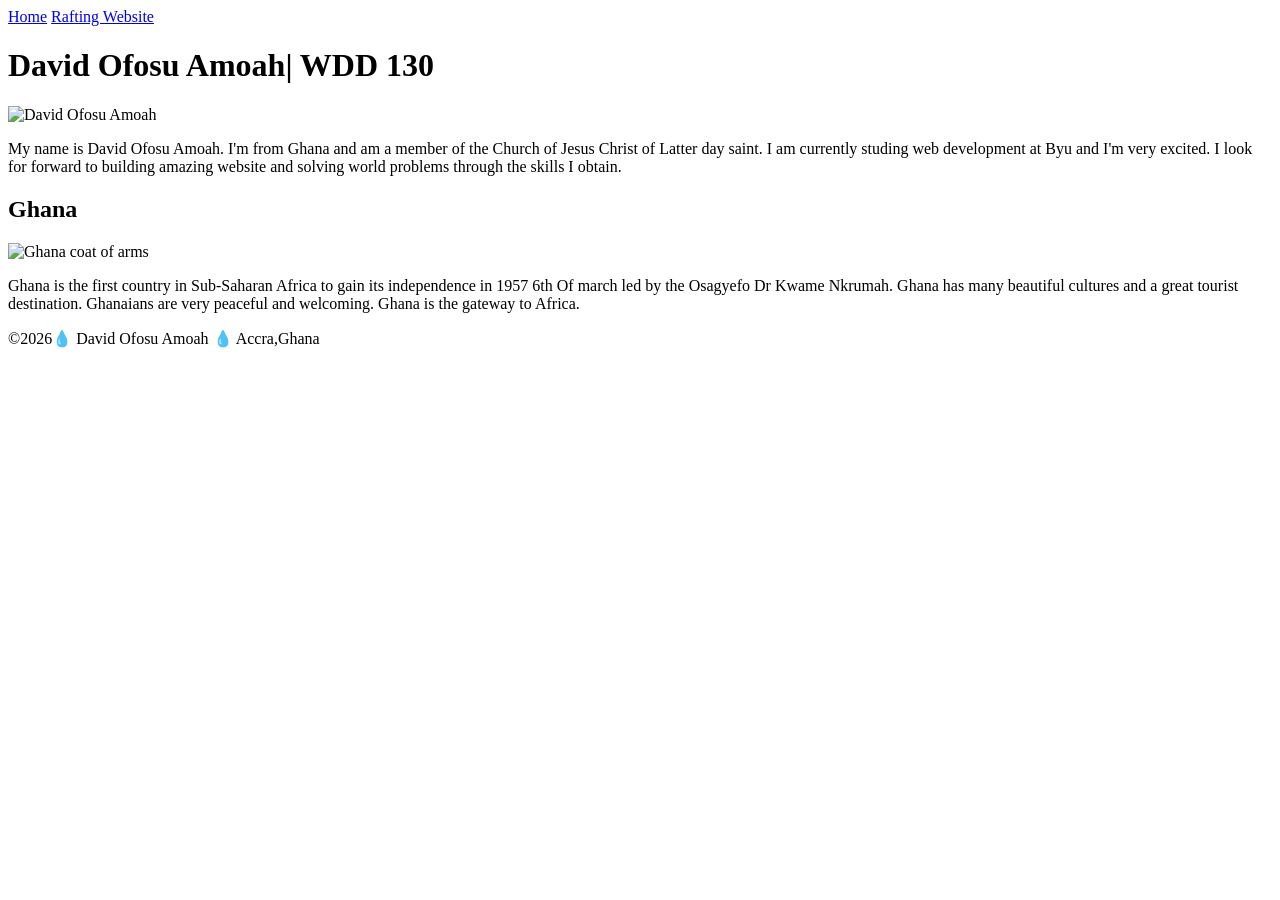
==== wwr/index.html @ 254bd560 "New Update" ====
<!DOCTYPE html>
<html lang="en">

<head>
    <meta charset="UTF-8">
    <meta name="viewport" content="width=device-width, initial-scale=1.0">
    <title>David Ofosu Amoah | WDD 130</title>
    <meta name="description" content="David Ofosu Amoah's BYU-Idaho WDD 130 course home page.">
    <meta name="author" content="David Ofosu Amoah">
    <link rel="stylesheet" href="styles/styles.css">
</head>

<body>

    <header>
        <nav>
            <a href="#">Home</a>
            <a href="wwr/">Rafting Website</a>
        </nav>
    </header>
    <main>
        <h1>David Ofosu Amoah| WDD 130</h1>
        <img src="images/profile.jpg" alt="David Ofosu Amoah">
        <p> My name is David Ofosu Amoah. I'm from Ghana and am a member of the Church of Jesus
            Christ of Latter day saint. I am currently studing web development at Byu and I'm very
            excited. I look for forward to building amazing website and solving world problems
            through the skills I obtain. </p>

    </main>
    <aside>
        <h2>Ghana</h2>
        <img src="images/ghana.png" alt="Ghana coat of arms">
        <p> Ghana is the first country in Sub-Saharan Africa to gain its independence in 1957 6th
            Of march led by the Osagyefo Dr Kwame Nkrumah. Ghana has many beautiful cultures and a
            great tourist destination. Ghanaians are
            very peaceful and welcoming. Ghana is the gateway to Africa.</p>
    </aside>

    <footer>
        <p>©2026💧 David Ofosu Amoah 💧 Accra,Ghana </p>
    </footer>


</body>


</html>
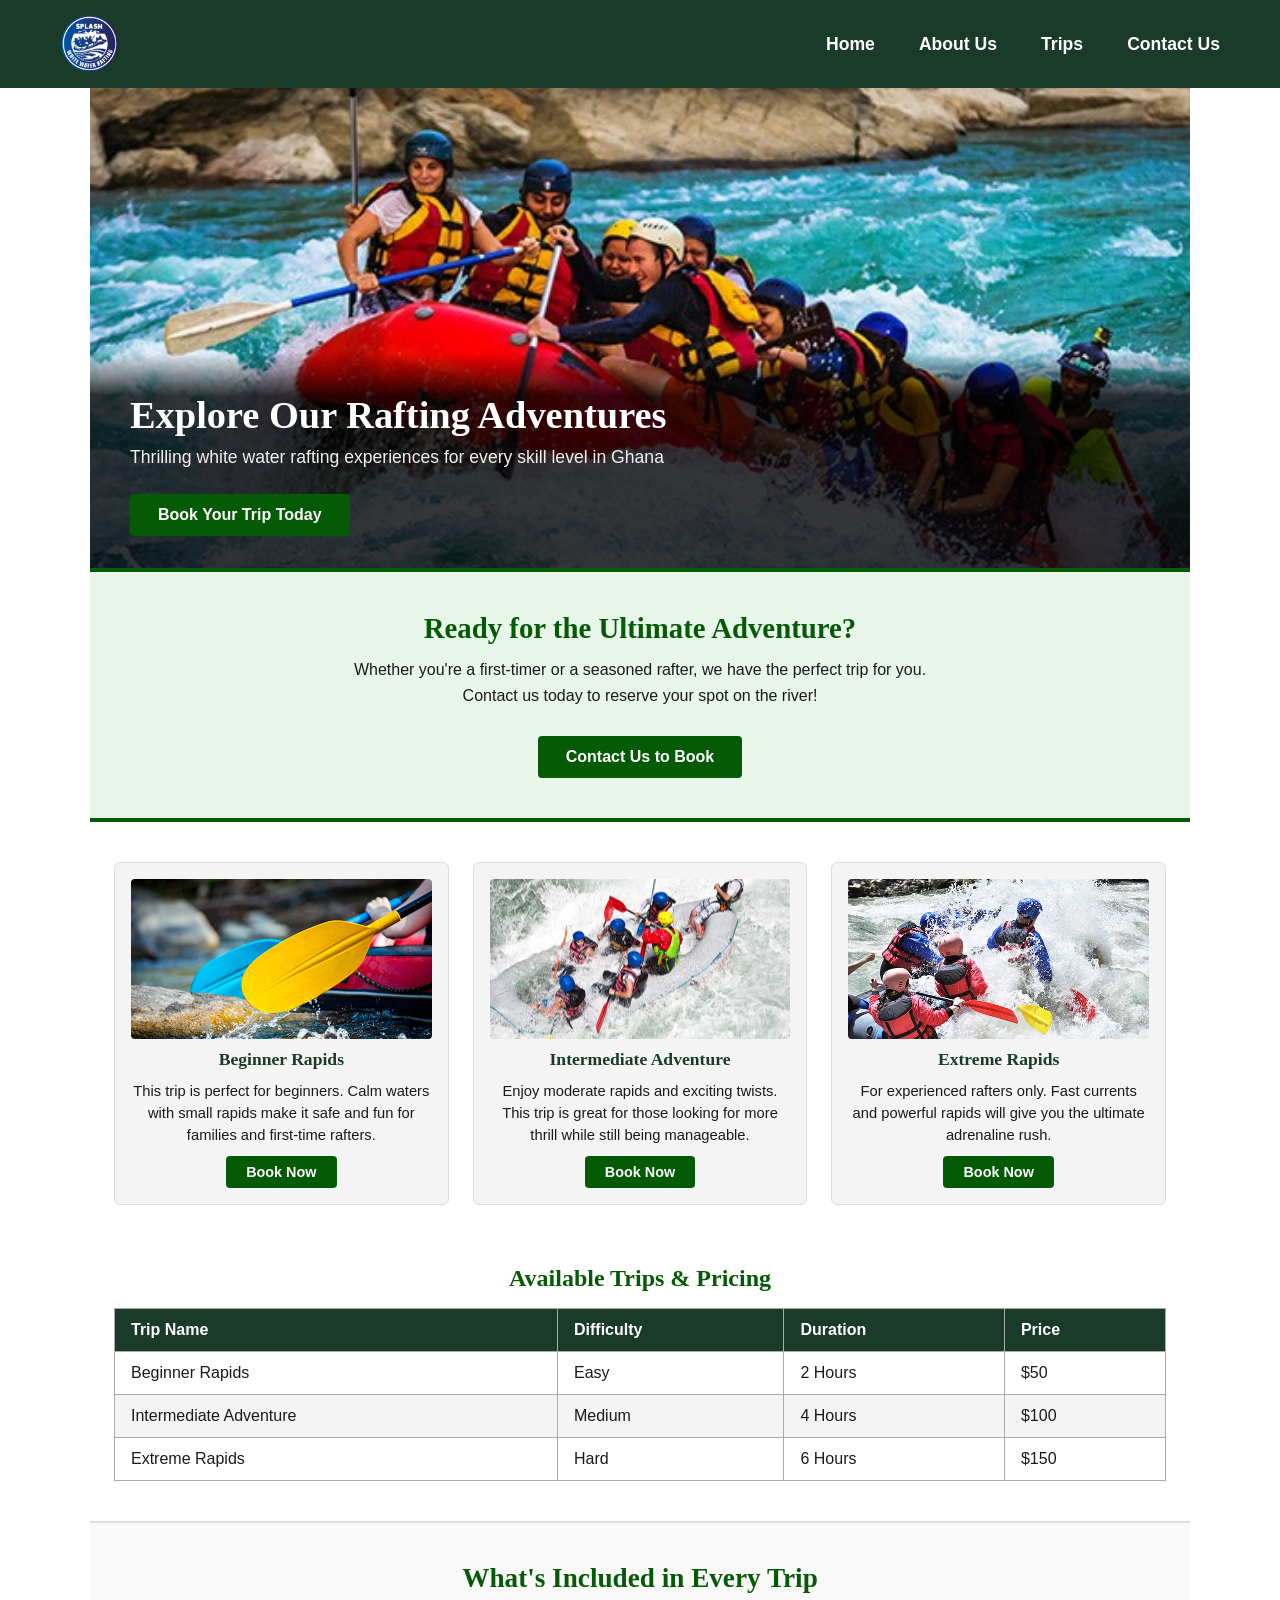
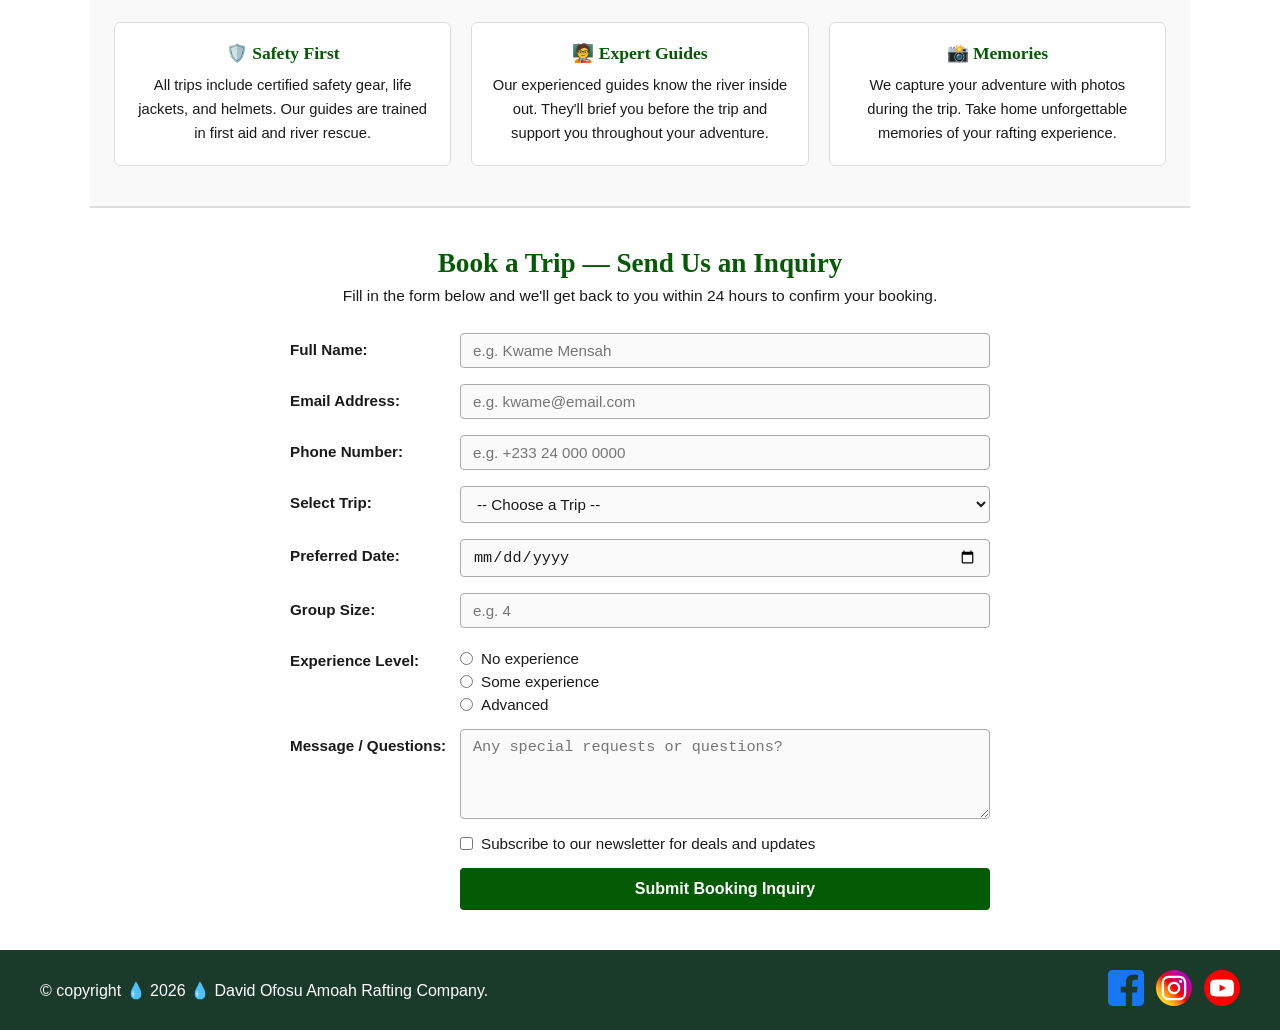
==== commit 9ace9eb8: "New update" ====
--- a/wwr/index.html
+++ b/wwr/index.html
@@ -4,44 +4,243 @@
 <head>
     <meta charset="UTF-8">
     <meta name="viewport" content="width=device-width, initial-scale=1.0">
-    <title>David Ofosu Amoah | WDD 130</title>
-    <meta name="description" content="David Ofosu Amoah's BYU-Idaho WDD 130 course home page.">
+    <title>Trips | David Ofosu Amoah's Rafting Company</title>
+    <meta name="description"
+      content="Explore exciting rafting trips in Ghana. Choose from beginner to advanced rafting experiences.">
     <meta name="author" content="David Ofosu Amoah">
-    <link rel="stylesheet" href="styles/styles.css">
+    <link rel="stylesheet" href="styles/rafting.css">
 </head>
 
 <body>
 
+
     <header>
+        <div class="logo">
+            <img id="logo" src="images/water.png" alt="David Ofosu Amoah Rafting Company Logo">
+        </div>
+
         <nav>
-            <a href="#">Home</a>
-            <a href="wwr/">Rafting Website</a>
+            <ul class="navigation">
+                <li><a href="index.html">Home</a></li>
+                <li><a href="about.html">About Us</a></li>
+                <li><a href="trips.html">Trips</a></li>
+                <li><a href="contact.html">Contact Us</a></li>
+            </ul>
         </nav>
     </header>
+
     <main>
-        <h1>David Ofosu Amoah| WDD 130</h1>
-        <img src="images/profile.jpg" alt="David Ofosu Amoah">
-        <p> My name is David Ofosu Amoah. I'm from Ghana and am a member of the Church of Jesus
-            Christ of Latter day saint. I am currently studing web development at Byu and I'm very
-            excited. I look for forward to building amazing website and solving world problems
-            through the skills I obtain. </p>
+
+
+        <section class="trips-hero">
+            <img src="images/appy.jpg" alt="Exciting white water rafting adventure in Ghana">
+            <div class="trips-hero-text">
+                <h1>Explore Our Rafting Adventures</h1>
+                <p>Thrilling white water rafting experiences for every skill level in Ghana</p>
+                <a href="contact.html" class="cta-button">Book Your Trip Today</a>
+            </div>
+        </section>
+
+
+        <section class="cta">
+            <h2>Ready for the Ultimate Adventure?</h2>
+            <p>Whether you're a first-timer or a seasoned rafter, we have the perfect trip for you.
+                Contact us today to reserve your spot on the river!</p>
+            <a href="contact.html" class="cta-button">Contact Us to Book</a>
+        </section>
+
+
+        <section class="trip-grid">
+
+            <div class="trip">
+                <img src="images/rafffff.jpg" alt="Beginner rafting on calm rapids">
+                <h3>Beginner Rapids</h3>
+                <p>This trip is perfect for beginners. Calm waters with small rapids make it safe
+                    and fun for families and first-time rafters.</p>
+                <a href="contact.html" class="trip-book-btn">Book Now</a>
+            </div>
+
+            <div class="trip">
+                <img src="images/raffour.jpg"
+                  alt="Intermediate rafting adventure with moderate rapids">
+                <h3>Intermediate Adventure</h3>
+                <p>Enjoy moderate rapids and exciting twists. This trip is great for those looking
+                    for more thrill while still being manageable.</p>
+                <a href="contact.html" class="trip-book-btn">Book Now</a>
+            </div>
+
+            <div class="trip">
+                <img src="images/raffs.jpg"
+                  alt="Advanced extreme rapids rafting for experienced rafters">
+                <h3>Extreme Rapids</h3>
+                <p>For experienced rafters only. Fast currents and powerful rapids will give you the
+                    ultimate adrenaline rush.</p>
+                <a href="contact.html" class="trip-book-btn">Book Now</a>
+            </div>
+
+        </section>
+
+
+        <section class="trip-table">
+            <h2>Available Trips &amp; Pricing</h2>
+
+            <table>
+                <thead>
+                    <tr>
+                        <th>Trip Name</th>
+                        <th>Difficulty</th>
+                        <th>Duration</th>
+                        <th>Price</th>
+                    </tr>
+                </thead>
+
+                <tbody>
+                    <tr>
+                        <td>Beginner Rapids</td>
+                        <td>Easy</td>
+                        <td>2 Hours</td>
+                        <td>$50</td>
+                    </tr>
+
+                    <tr>
+                        <td>Intermediate Adventure</td>
+                        <td>Medium</td>
+                        <td>4 Hours</td>
+                        <td>$100</td>
+                    </tr>
+
+                    <tr>
+                        <td>Extreme Rapids</td>
+                        <td>Hard</td>
+                        <td>6 Hours</td>
+                        <td>$150</td>
+                    </tr>
+                </tbody>
+            </table>
+
+        </section>
+
+
+        <section class="trip-info">
+            <h2>What's Included in Every Trip</h2>
+            <div class="info-grid">
+                <div class="info-card">
+                    <h3>🛡️ Safety First</h3>
+                    <p>All trips include certified safety gear, life jackets, and helmets. Our
+                        guides are trained in first aid and river rescue.</p>
+                </div>
+                <div class="info-card">
+                    <h3>🧑‍🏫 Expert Guides</h3>
+                    <p>Our experienced guides know the river inside out. They'll brief you before
+                        the trip and support you throughout your adventure.</p>
+                </div>
+                <div class="info-card">
+                    <h3>📸 Memories</h3>
+                    <p>We capture your adventure with photos during the trip. Take home
+                        unforgettable memories of your rafting experience.</p>
+                </div>
+            </div>
+        </section>
+
+
+        <section class="booking-section">
+            <h2>Book a Trip — Send Us an Inquiry</h2>
+            <p class="booking-intro">Fill in the form below and we'll get back to you within 24
+                hours to confirm your booking.</p>
+
+            <form action="submit_booking.html" method="get" class="booking-form">
+
+                <div class="form-row">
+                    <label for="fullname">Full Name:</label>
+                    <input type="text" id="fullname" name="fullname" placeholder="e.g. Kwame Mensah"
+                      required>
+                </div>
+
+                <div class="form-row">
+                    <label for="email">Email Address:</label>
+                    <input type="email" id="email" name="email" placeholder="e.g. kwame@email.com"
+                      required>
+                </div>
+
+                <div class="form-row">
+                    <label for="phone">Phone Number:</label>
+                    <input type="tel" id="phone" name="phone" placeholder="e.g. +233 24 000 0000">
+                </div>
+
+                <div class="form-row">
+                    <label for="trip-select">Select Trip:</label>
+                    <select id="trip-select" name="trip" required>
+                        <option value="">-- Choose a Trip --</option>
+                        <option value="beginner">Beginner Rapids ($50)</option>
+                        <option value="intermediate">Intermediate Adventure ($100)</option>
+                        <option value="extreme">Extreme Rapids ($150)</option>
+                    </select>
+                </div>
+
+                <div class="form-row">
+                    <label for="trip-date">Preferred Date:</label>
+                    <input type="date" id="trip-date" name="trip-date" required>
+                </div>
+
+                <div class="form-row">
+                    <label for="group-size">Group Size:</label>
+                    <input type="number" id="group-size" name="group-size" min="1" max="20"
+                      placeholder="e.g. 4">
+                </div>
+
+                <div class="form-row">
+                    <label>Experience Level:</label>
+                    <div class="radio-options">
+                        <label><input type="radio" name="experience" value="none"> No
+                            experience</label>
+                        <label><input type="radio" name="experience" value="some"> Some
+                            experience</label>
+                        <label><input type="radio" name="experience" value="advanced">
+                            Advanced</label>
+                    </div>
+                </div>
+
+                <div class="form-row">
+                    <label for="message">Message / Questions:</label>
+                    <textarea id="message" name="message"
+                      placeholder="Any special requests or questions?"></textarea>
+                </div>
+
+                <div class="form-row subscribe-row">
+                    <label></label>
+                    <label class="subscribe">
+                        <input type="checkbox" name="newsletter" value="yes">
+                        Subscribe to our newsletter for deals and updates
+                    </label>
+                </div>
+
+                <div class="form-row">
+                    <label></label>
+                    <button type="submit">Submit Booking Inquiry</button>
+                </div>
+
+            </form>
+        </section>
 
     </main>
-    <aside>
-        <h2>Ghana</h2>
-        <img src="images/ghana.png" alt="Ghana coat of arms">
-        <p> Ghana is the first country in Sub-Saharan Africa to gain its independence in 1957 6th
-            Of march led by the Osagyefo Dr Kwame Nkrumah. Ghana has many beautiful cultures and a
-            great tourist destination. Ghanaians are
-            very peaceful and welcoming. Ghana is the gateway to Africa.</p>
-    </aside>
+
 
     <footer>
-        <p>©2026💧 David Ofosu Amoah 💧 Accra,Ghana </p>
+        <p>© copyright 💧 2026 💧 David Ofosu Amoah Rafting Company.</p>
+
+        <nav class="socialmedia">
+            <a href="http://facebook.com">
+                <img src="images/facebook.svg" alt="Facebook Icon">
+            </a>
+            <a href="http://instagram.com">
+                <img src="images/instagram.svg" alt="Instagram Icon">
+            </a>
+            <a href="http://youtube.com">
+                <img src="images/youtube.svg" alt="YouTube Icon">
+            </a>
+        </nav>
     </footer>
 
-
 </body>
 
-
 </html>
--- a/wwr/styles/rafting.css
+++ b/wwr/styles/rafting.css
@@ -0,0 +1,680 @@
+:root {
+    --primary-color: #055a05;
+    --secondary-color: #ffffff;
+    --accent1-color: #1a3a2a;
+    --accent2-color: #e9c46a;
+    --heading-font: "Times New Roman", "Georgia", serif;
+    --body-font: Arial, Helvetica, sans-serif;
+    --text-on-dark: #ffffff;
+    --text-on-light: #1a1a1a;
+    --link-color: #ffffff;
+
+}
+
+* {
+    margin: 0;
+    padding: 0;
+    box-sizing: border-box;
+}
+
+body {
+    font-family: var(--body-font);
+    color: var(--text-on-light);
+}
+
+header,
+footer {
+    width: 100%;
+
+}
+
+main {
+    width: 100%;
+    max-width: 1100px;
+    margin: 0 auto;
+}
+
+header {
+    display: grid;
+    grid-template-columns: auto 1fr;
+    align-items: center;
+    padding: 10px 40px;
+    background-color: var(--accent1-color);
+}
+
+.logo img {
+    margin: 0 0.25rem 0 1rem;
+    width: 64px;
+    height: auto;
+}
+
+#logo {
+    font-size: 2rem;
+    font-family: Acme, Arial, sans-serif;
+}
+
+nav {
+    justify-self: end;
+}
+
+.navigation {
+    display: flex;
+    list-style: none;
+    gap: 4px;
+}
+
+.navigation li {
+    flex: 1 1 auto;
+}
+
+.navigation a {
+    display: block;
+    color: var(--text-on-dark);
+    padding: 16px 20px;
+    text-decoration: none;
+    font-size: 1.1rem;
+    font-weight: 600;
+    border-radius: 4px;
+    transition: background-color 0.2s;
+}
+
+.navigation a:hover,
+.navigation a.active {
+    background-color: var(--primary-color);
+    color: #ffffff;
+    text-decoration: underline;
+}
+
+h1,
+h2 {
+    font-family: var(--heading-font);
+    color: var(--primary-color);
+}
+
+h3 {
+    font-family: var(--heading-font);
+    color: var(--accent1-color);
+}
+
+.trips-hero {
+    position: relative;
+    width: 100%;
+    overflow: hidden;
+    max-height: 480px;
+}
+
+.trips-hero img {
+    width: 100%;
+    height: 480px;
+    object-fit: cover;
+    display: block;
+}
+
+.trips-hero-text {
+    position: absolute;
+    bottom: 0;
+    left: 0;
+    width: 100%;
+    background: linear-gradient(to top, rgba(0, 0, 0, 0.78) 80%, transparent);
+    padding: 40px 40px 32px;
+    color: #ffffff;
+}
+
+.trips-hero-text h1 {
+    font-family: var(--heading-font);
+    font-size: 2.4rem;
+    color: #ffffff;
+    margin-bottom: 10px;
+}
+
+.trips-hero-text p {
+    font-size: 1.1rem;
+    color: #f0f0f0;
+    margin-bottom: 18px;
+}
+
+.cta {
+    text-align: center;
+    padding: 40px 24px;
+    background-color: #e8f5e9;
+    border-top: 4px solid var(--primary-color);
+    border-bottom: 4px solid var(--primary-color);
+}
+
+.cta h2 {
+    font-size: 1.8rem;
+    margin-bottom: 12px;
+    color: var(--primary-color);
+}
+
+.cta p {
+    font-size: 1rem;
+    color: var(--text-on-light);
+    max-width: 600px;
+    margin: 0 auto 20px;
+    line-height: 1.6;
+}
+
+.cta-button {
+    display: inline-block;
+    margin-top: 8px;
+    padding: 12px 28px;
+    background-color: var(--primary-color);
+    color: #ffffff;
+    text-decoration: none;
+    font-size: 1rem;
+    font-weight: bold;
+    border-radius: 4px;
+    transition: background-color 0.2s;
+}
+
+.cta-button:hover {
+    background-color: #034003;
+}
+
+.trip-grid {
+    display: grid;
+    grid-template-columns: repeat(3, 1fr);
+    gap: 24px;
+    padding: 40px 24px;
+}
+
+.trip {
+    background-color: #f4f4f4;
+    border: 1px solid #ddd;
+    border-radius: 6px;
+    padding: 16px;
+    text-align: center;
+    display: flex;
+    flex-direction: column;
+    gap: 10px;
+}
+
+.trip img {
+    width: 100%;
+    height: 160px;
+    object-fit: cover;
+    border-radius: 4px;
+}
+
+.trip h3 {
+    font-size: 1.1rem;
+    color: var(--accent1-color);
+}
+
+.trip p {
+    font-size: 0.92rem;
+    color: var(--text-on-light);
+    line-height: 1.5;
+    flex: 1;
+}
+
+.trip-book-btn {
+    display: inline-block;
+    padding: 8px 20px;
+    background-color: var(--primary-color);
+    color: #ffffff;
+    text-decoration: none;
+    font-size: 0.9rem;
+    font-weight: bold;
+    border-radius: 4px;
+    align-self: center;
+    transition: background-color 0.2s;
+}
+
+.trip-book-btn:hover {
+    background-color: #034003;
+}
+
+.trip-table {
+    padding: 20px 24px 40px;
+    text-align: center;
+}
+
+.trip-table h2 {
+    margin-bottom: 16px;
+    font-size: 1.5rem;
+}
+
+.trip-table table {
+    width: 100%;
+    border-collapse: collapse;
+}
+
+.trip-table th,
+.trip-table td {
+    border: 1px solid #aaa;
+    padding: 12px 16px;
+    text-align: left;
+}
+
+.trip-table th {
+    background-color: var(--accent1-color);
+    color: #ffffff;
+    font-size: 1rem;
+}
+
+.trip-table tr:nth-child(even) td {
+    background-color: #f4f4f4;
+}
+
+.trip-table td {
+    color: var(--text-on-light);
+}
+
+.trip-info {
+    padding: 40px 24px;
+    background-color: #f9f9f9;
+    border-top: 2px solid #ddd;
+}
+
+.trip-info h2 {
+    text-align: center;
+    margin-bottom: 28px;
+    font-size: 1.7rem;
+}
+
+.info-grid {
+    display: grid;
+    grid-template-columns: repeat(3, 1fr);
+    gap: 20px;
+}
+
+.info-card {
+    background-color: #ffffff;
+    border: 1px solid #ddd;
+    border-radius: 6px;
+    padding: 20px;
+    text-align: center;
+}
+
+.info-card h3 {
+    font-size: 1.1rem;
+    margin-bottom: 10px;
+    color: var(--primary-color);
+}
+
+.info-card p {
+    font-size: 0.92rem;
+    color: var(--text-on-light);
+    line-height: 1.6;
+}
+
+.booking-section {
+    padding: 40px 24px;
+    background-color: #ffffff;
+    border-top: 2px solid #ddd;
+}
+
+.booking-section h2 {
+    font-size: 1.7rem;
+    margin-bottom: 8px;
+    text-align: center;
+}
+
+.booking-intro {
+    text-align: center;
+    color: var(--text-on-light);
+    font-size: 0.97rem;
+    margin-bottom: 28px;
+}
+
+.booking-form {
+    max-width: 700px;
+    margin: 0 auto;
+    display: flex;
+    flex-direction: column;
+    gap: 16px;
+}
+
+.form-row {
+    display: grid;
+    grid-template-columns: 160px 1fr;
+    align-items: start;
+    gap: 10px;
+}
+
+.form-row label {
+    padding-top: 8px;
+    font-size: 0.95rem;
+    color: var(--text-on-light);
+    font-weight: 600;
+}
+
+.form-row input[type="text"],
+.form-row input[type="email"],
+.form-row input[type="tel"],
+.form-row input[type="number"],
+.form-row input[type="date"],
+.form-row select {
+    padding: 8px 12px;
+    border: 1px solid #aaa;
+    font-size: 0.95rem;
+    width: 100%;
+    border-radius: 4px;
+    color: var(--text-on-light);
+    background-color: #fafafa;
+}
+
+.form-row textarea {
+    padding: 8px 12px;
+    border: 1px solid #aaa;
+    font-size: 0.95rem;
+    width: 100%;
+    height: 90px;
+    resize: vertical;
+    border-radius: 4px;
+    color: var(--text-on-light);
+    background-color: #fafafa;
+}
+
+.radio-options {
+    display: flex;
+    flex-direction: column;
+    gap: 6px;
+    padding-top: 6px;
+}
+
+.radio-options label {
+    display: flex;
+    align-items: center;
+    gap: 8px;
+    font-size: 0.95rem;
+    font-weight: normal;
+    padding-top: 0;
+    color: var(--text-on-light);
+}
+
+.subscribe-row label {
+    font-weight: normal;
+    padding-top: 0;
+}
+
+.subscribe {
+    display: flex;
+    align-items: center;
+    gap: 8px;
+    font-size: 0.95rem;
+    color: var(--text-on-light);
+}
+
+.booking-form button[type="submit"] {
+    width: 100%;
+    padding: 12px;
+    background-color: var(--primary-color);
+    color: #ffffff;
+
+    border: none;
+    font-size: 1rem;
+    font-family: var(--body-font);
+    font-weight: bold;
+    cursor: pointer;
+    border-radius: 4px;
+    transition: background-color 0.2s;
+}
+
+.booking-form button[type="submit"]:hover {
+    background-color: #034003;
+}
+
+footer {
+    display: flex;
+    justify-content: space-between;
+    align-items: center;
+    background-color: var(--accent1-color);
+    padding: 20px 40px;
+    flex-wrap: wrap;
+    gap: 12px;
+}
+
+footer p {
+    color: #ffffff;
+    font-size: 1rem;
+}
+
+.socialmedia {
+    display: flex;
+    gap: 12px;
+    align-items: center;
+    margin: 0;
+}
+
+.socialmedia a {
+    text-decoration: none;
+}
+
+.socialmedia img {
+    width: 36px;
+    height: 36px;
+
+}
+
+nav,
+p,
+section,
+article {
+    margin: 0;
+    padding: 0;
+}
+
+.hero article {
+    position: absolute;
+    bottom: 0;
+    width: 100%;
+    background-color: var(--secondary-color);
+}
+
+.hero {
+    position: relative;
+}
+
+.hero img {
+    display: block;
+    width: 100%;
+    height: auto;
+}
+
+.hero article img {
+    float: right;
+    width: 125px;
+}
+
+.history {
+    max-width: 900px;
+    margin: 2rem auto;
+    padding: 0 24px;
+}
+
+.history h2 {
+    text-align: center;
+    color: var(--primary-color);
+    margin-bottom: 1rem;
+}
+
+.history2 {
+    display: grid;
+    grid-template-columns: 1fr 200px 1fr;
+    gap: 1.5rem;
+    align-items: center;
+}
+
+.history2 p {
+    font-size: 14px;
+    line-height: 1.5;
+    color: var(--text-on-light);
+}
+
+.history2 img {
+    width: 100%;
+    height: auto;
+}
+
+.adventure {
+    padding: 20px 24px;
+    text-align: center;
+}
+
+.adventure h2 {
+    margin-bottom: 20px;
+}
+
+.figure-content {
+    display: flex;
+    justify-content: space-between;
+    gap: 15px;
+}
+
+.figure-content img {
+    width: 100%;
+    height: auto;
+    border-radius: 5px;
+    flex: 1;
+    margin: 0;
+}
+
+.figure-content figcaption {
+    font-size: medium;
+    color: var(--text-on-light);
+}
+
+.company-info {
+    text-align: center;
+    margin: 24px 16px 16px;
+    padding: 0;
+}
+
+.company-info h2 {
+    font-size: 1.5rem;
+    margin-bottom: 6px;
+    color: var(--primary-color);
+}
+
+.company-info p {
+    margin: 2px 0;
+    padding: 0;
+    color: var(--text-on-light);
+}
+
+.contact-layout {
+    display: grid;
+    grid-template-columns: 1fr 1fr;
+    gap: 24px;
+    margin: 0 24px 24px;
+    padding: 0;
+    align-items: start;
+}
+
+.contact-layout iframe {
+    width: 100%;
+    height: 420px;
+    border: none;
+    display: block;
+}
+
+.contact-layout form {
+    display: flex;
+    flex-direction: column;
+    gap: 14px;
+}
+
+.contact-layout form button {
+    width: 100%;
+    padding: 10px;
+    background-color: var(--primary-color);
+    color: #ffffff;
+    border: none;
+    font-size: 1rem;
+    font-family: var(--body-font);
+    font-weight: bold;
+    cursor: pointer;
+    border-radius: 4px;
+}
+
+.contact-layout form button:hover {
+    background-color: #034003;
+}
+
+.employees {
+    margin: 0 24px 24px;
+    padding: 20px;
+    background-color: #e8e8e8;
+    text-align: center;
+}
+
+.employees h2 {
+    margin-bottom: 20px;
+    font-size: 1.4rem;
+    color: var(--primary-color);
+}
+
+.employee-grid {
+    display: grid;
+    grid-template-columns: repeat(3, 1fr);
+    gap: 16px;
+    justify-items: center;
+}
+
+.employee-grid figure {
+    display: flex;
+    flex-direction: column;
+    align-items: center;
+    gap: 8px;
+}
+
+.employee-grid img {
+    width: 120px;
+    height: 120px;
+    object-fit: cover;
+    background-color: #ccc;
+}
+
+.employee-grid figcaption {
+    font-size: 0.9rem;
+    color: var(--text-on-light);
+}
+
+@media (max-width: 768px) {
+    header {
+        grid-template-columns: 1fr;
+        text-align: center;
+        padding: 10px 20px;
+    }
+
+    nav {
+        justify-self: center;
+    }
+
+    .navigation {
+        flex-wrap: wrap;
+        justify-content: center;
+    }
+
+    .trip-grid,
+    .info-grid,
+    .employee-grid,
+    .history2 {
+        grid-template-columns: 1fr;
+    }
+
+    .contact-layout {
+        grid-template-columns: 1fr;
+    }
+
+    .form-row {
+        grid-template-columns: 1fr;
+    }
+
+    .form-row label {
+        padding-top: 0;
+    }
+
+    footer {
+        flex-direction: column;
+        text-align: center;
+        padding: 20px;
+    }
+
+    .trips-hero-text h1 {
+        font-size: 1.6rem;
+    }
+}
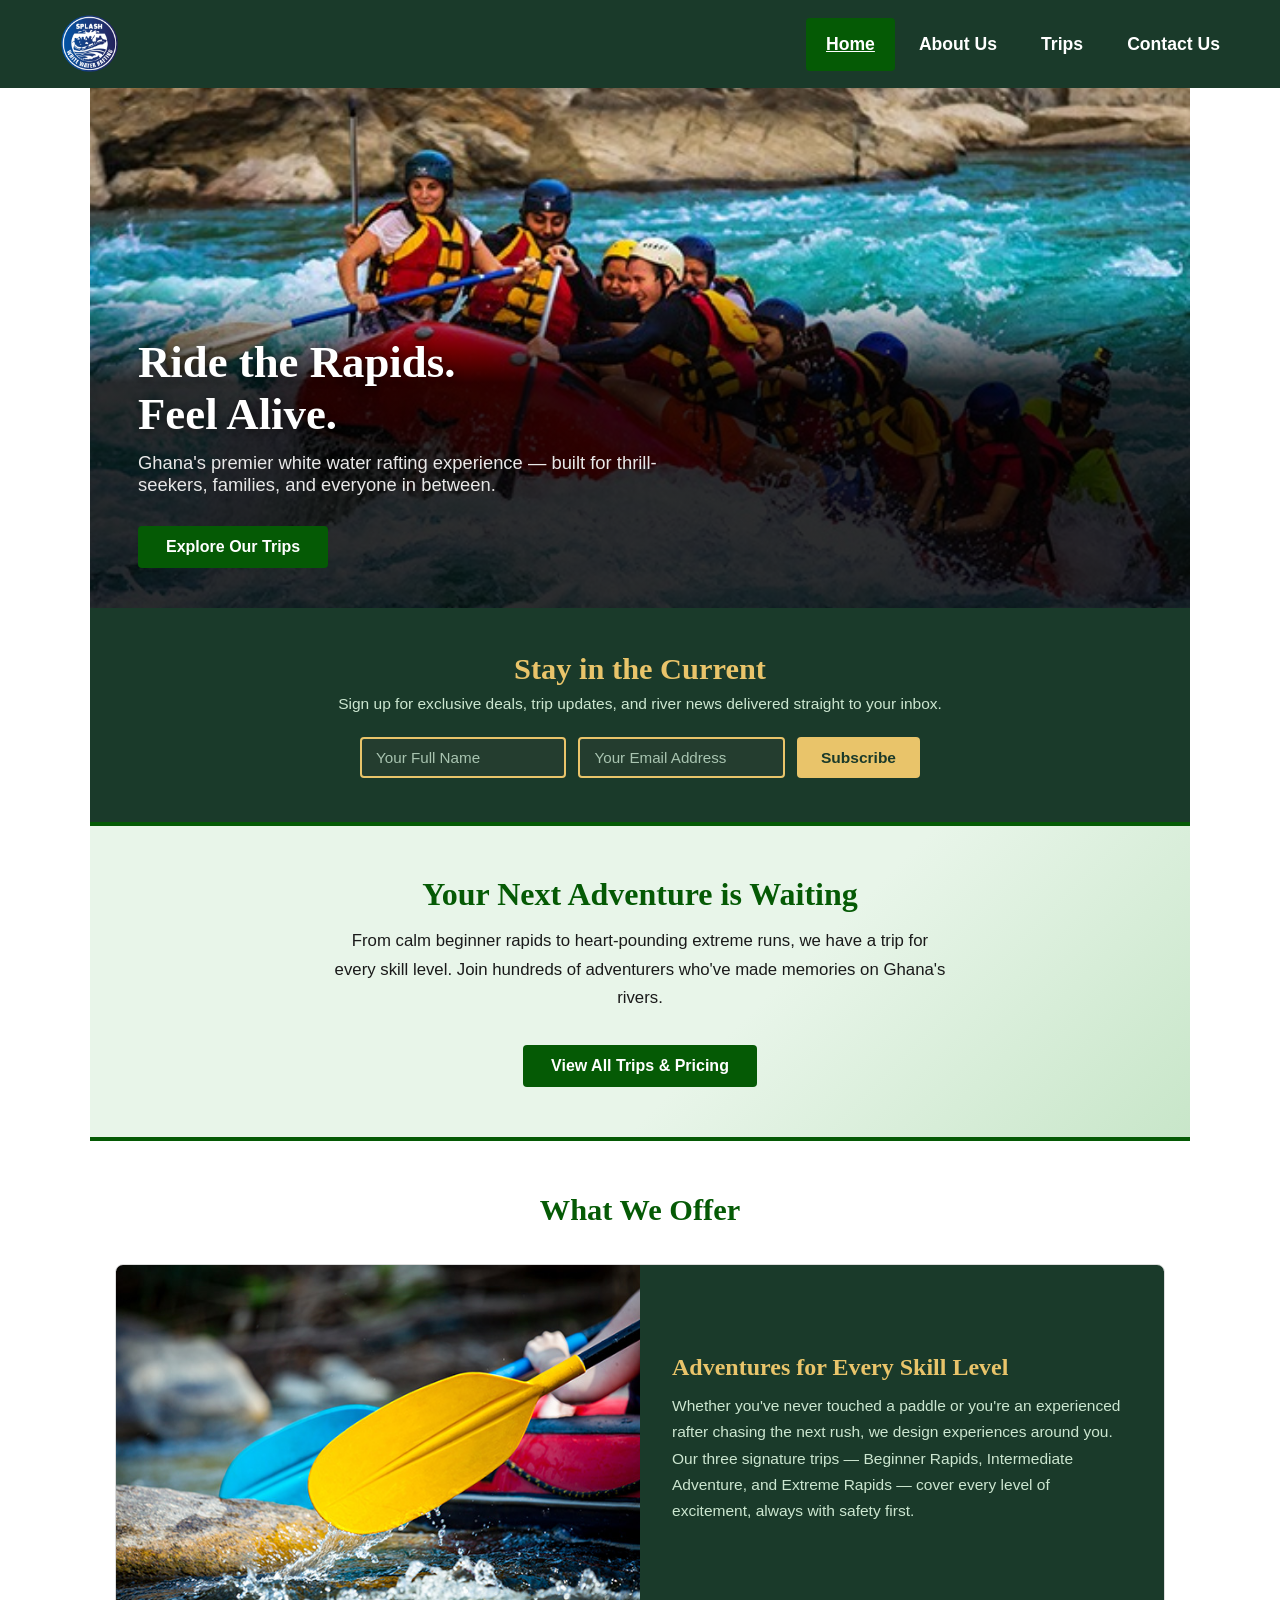
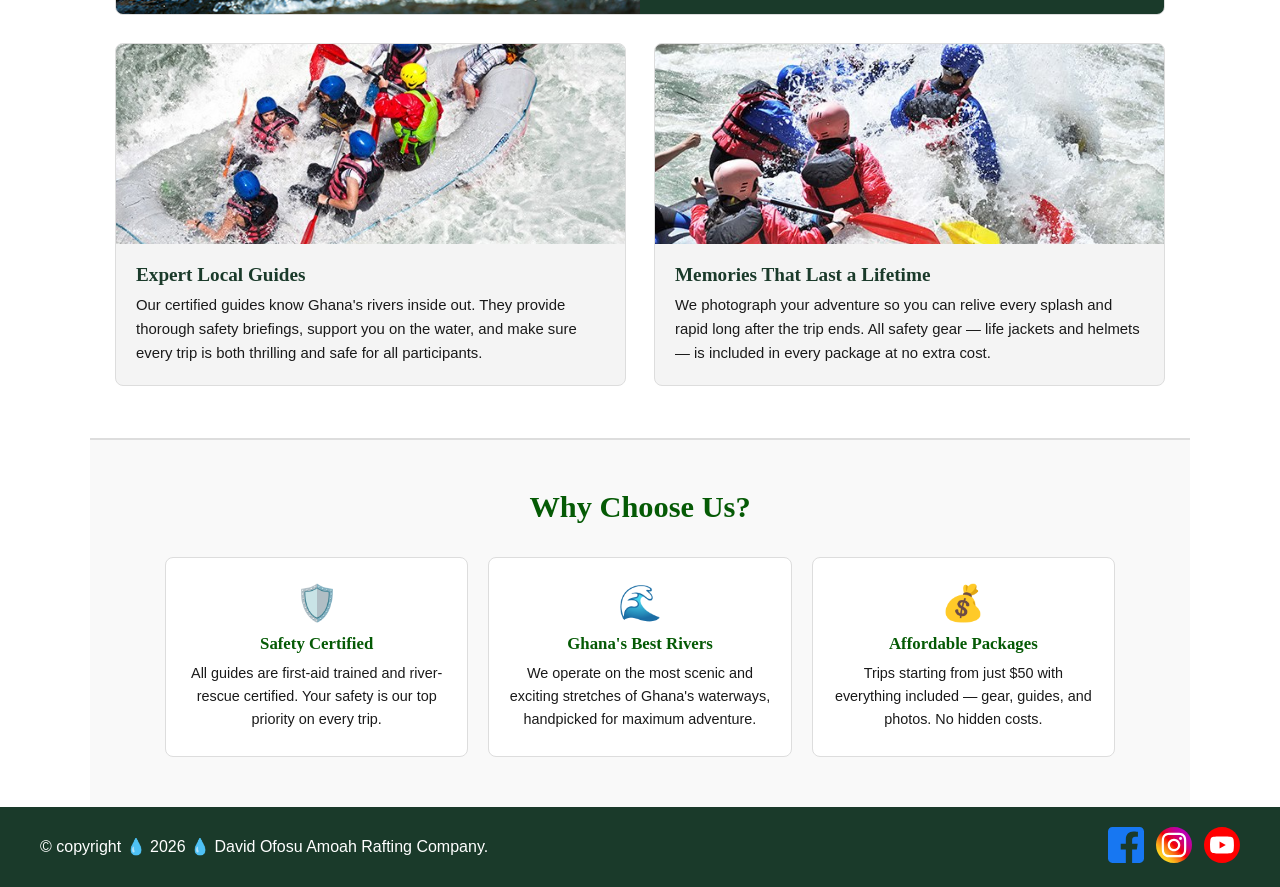
==== commit a61302e7: "New Update" ====
--- a/wwr/index.html
+++ b/wwr/index.html
@@ -4,15 +4,315 @@
 <head>
     <meta charset="UTF-8">
     <meta name="viewport" content="width=device-width, initial-scale=1.0">
-    <title>Trips | David Ofosu Amoah's Rafting Company</title>
+    <title>Home | David Ofosu Amoah's Rafting Company</title>
     <meta name="description"
-      content="Explore exciting rafting trips in Ghana. Choose from beginner to advanced rafting experiences.">
+      content="Experience the thrill of white water rafting in Ghana with David Ofosu Amoah's Rafting Company. Book your adventure today!">
     <meta name="author" content="David Ofosu Amoah">
     <link rel="stylesheet" href="styles/rafting.css">
+    <style>
+        /* ── Index-page-only styles ── */
+
+        /* Hero */
+        .hero-home {
+            position: relative;
+            width: 100%;
+            overflow: hidden;
+            max-height: 520px;
+        }
+
+        .hero-home img {
+            width: 100%;
+            height: 520px;
+            object-fit: cover;
+            display: block;
+        }
+
+        .hero-home-text {
+            position: absolute;
+            bottom: 0;
+            left: 0;
+            width: 100%;
+            background: linear-gradient(to top, rgba(0, 0, 0, 0.82) 70%, transparent);
+            padding: 50px 48px 40px;
+            color: #ffffff;
+        }
+
+        .hero-home-text h1 {
+            font-family: "Times New Roman", Georgia, serif;
+            font-size: 2.8rem;
+            color: #ffffff;
+            margin-bottom: 12px;
+            text-shadow: 1px 2px 8px rgba(0, 0, 0, 0.6);
+        }
+
+        .hero-home-text p {
+            font-size: 1.15rem;
+            color: #e8e8e8;
+            margin-bottom: 22px;
+            max-width: 580px;
+        }
+
+        /* Newsletter */
+        .newsletter {
+            background-color: #1a3a2a;
+            padding: 44px 24px;
+            text-align: center;
+        }
+
+        .newsletter h2 {
+            color: #e9c46a;
+            font-family: "Times New Roman", Georgia, serif;
+            font-size: 1.9rem;
+            margin-bottom: 8px;
+        }
+
+        .newsletter p {
+            color: #cce6d0;
+            font-size: 0.97rem;
+            margin-bottom: 24px;
+        }
+
+        .newsletter-form {
+            display: flex;
+            justify-content: center;
+            gap: 12px;
+            flex-wrap: wrap;
+            max-width: 560px;
+            margin: 0 auto;
+        }
+
+        .newsletter-form input[type="text"],
+        .newsletter-form input[type="email"] {
+            padding: 10px 14px;
+            border: 2px solid #e9c46a;
+            border-radius: 4px;
+            font-size: 0.95rem;
+            background-color: #243d2f;
+            color: #ffffff;
+            flex: 1 1 180px;
+            min-width: 160px;
+        }
+
+        .newsletter-form input::placeholder {
+            color: #a8c4b0;
+        }
+
+        .newsletter-form button {
+            padding: 10px 24px;
+            background-color: #e9c46a;
+            color: #1a3a2a;
+            border: none;
+            border-radius: 4px;
+            font-size: 0.97rem;
+            font-weight: bold;
+            cursor: pointer;
+            transition: background-color 0.2s;
+            white-space: nowrap;
+        }
+
+        .newsletter-form button:hover {
+            background-color: #d4a843;
+        }
+
+        /* Call to action – trips */
+        .home-cta {
+            text-align: center;
+            padding: 50px 24px;
+            background: linear-gradient(135deg, #e8f5e9 60%, #c8e6c9);
+            border-top: 4px solid #055a05;
+            border-bottom: 4px solid #055a05;
+        }
+
+        .home-cta h2 {
+            font-size: 2rem;
+            color: #055a05;
+            margin-bottom: 14px;
+            font-family: "Times New Roman", Georgia, serif;
+        }
+
+        .home-cta p {
+            font-size: 1.05rem;
+            color: #1a1a1a;
+            max-width: 620px;
+            margin: 0 auto 24px;
+            line-height: 1.7;
+        }
+
+        /* Offerings grid */
+        .offerings {
+            padding: 52px 24px;
+            background-color: #ffffff;
+        }
+
+        .offerings h2 {
+            text-align: center;
+            font-size: 1.9rem;
+            color: #055a05;
+            margin-bottom: 36px;
+            font-family: "Times New Roman", Georgia, serif;
+        }
+
+        .offerings-grid {
+            display: grid;
+            grid-template-columns: 1fr 1fr;
+            gap: 28px;
+            max-width: 1050px;
+            margin: 0 auto;
+        }
+
+        /* First card spans full width */
+        .offerings-grid .offer-card:first-child {
+            grid-column: 1 / -1;
+            display: grid;
+            grid-template-columns: 1fr 1fr;
+            gap: 0;
+            border-radius: 8px;
+            overflow: hidden;
+        }
+
+        .offerings-grid .offer-card:first-child img {
+            height: 100%;
+            min-height: 260px;
+            width: 100%;
+            object-fit: cover;
+            border-radius: 0;
+        }
+
+        .offerings-grid .offer-card:first-child .offer-text {
+            padding: 36px 32px;
+            display: flex;
+            flex-direction: column;
+            justify-content: center;
+            background-color: #1a3a2a;
+            color: #ffffff;
+        }
+
+        .offerings-grid .offer-card:first-child .offer-text h3 {
+            color: #e9c46a;
+            font-size: 1.5rem;
+            margin-bottom: 12px;
+        }
+
+        .offerings-grid .offer-card:first-child .offer-text p {
+            color: #cce6d0;
+            line-height: 1.7;
+            font-size: 0.97rem;
+        }
+
+        /* Regular cards */
+        .offer-card {
+            background-color: #f4f4f4;
+            border: 1px solid #ddd;
+            border-radius: 8px;
+            overflow: hidden;
+            display: flex;
+            flex-direction: column;
+        }
+
+        .offer-card img {
+            width: 100%;
+            height: 200px;
+            object-fit: cover;
+        }
+
+        .offer-text {
+            padding: 20px;
+            flex: 1;
+        }
+
+        .offer-text h3 {
+            font-family: "Times New Roman", Georgia, serif;
+            font-size: 1.2rem;
+            color: #1a3a2a;
+            margin-bottom: 8px;
+        }
+
+        .offer-text p {
+            font-size: 0.93rem;
+            color: #1a1a1a;
+            line-height: 1.6;
+        }
+
+        /* Why choose us */
+        .why-us {
+            background-color: #f9f9f9;
+            padding: 50px 24px;
+            border-top: 2px solid #ddd;
+        }
+
+        .why-us h2 {
+            text-align: center;
+            font-size: 1.9rem;
+            color: #055a05;
+            margin-bottom: 32px;
+            font-family: "Times New Roman", Georgia, serif;
+        }
+
+        .why-grid {
+            display: grid;
+            grid-template-columns: repeat(3, 1fr);
+            gap: 20px;
+            max-width: 950px;
+            margin: 0 auto;
+        }
+
+        .why-card {
+            background: #ffffff;
+            border: 1px solid #ddd;
+            border-radius: 8px;
+            padding: 24px 20px;
+            text-align: center;
+        }
+
+        .why-card .icon {
+            font-size: 2.2rem;
+            margin-bottom: 10px;
+        }
+
+        .why-card h3 {
+            font-family: "Times New Roman", Georgia, serif;
+            font-size: 1.05rem;
+            color: #055a05;
+            margin-bottom: 8px;
+        }
+
+        .why-card p {
+            font-size: 0.9rem;
+            color: #1a1a1a;
+            line-height: 1.6;
+        }
+
+        /* Responsive */
+        @media (max-width: 768px) {
+            .hero-home-text h1 {
+                font-size: 1.7rem;
+            }
+
+            .offerings-grid {
+                grid-template-columns: 1fr;
+            }
+
+            .offerings-grid .offer-card:first-child {
+                grid-template-columns: 1fr;
+            }
+
+            .offerings-grid .offer-card:first-child img {
+                min-height: 200px;
+            }
+
+            .why-grid {
+                grid-template-columns: 1fr;
+            }
+
+            .newsletter-form {
+                flex-direction: column;
+                align-items: stretch;
+            }
+        }
+    </style>
 </head>
 
 <body>
-
 
     <header>
         <div class="logo">
@@ -21,7 +321,7 @@
 
         <nav>
             <ul class="navigation">
-                <li><a href="index.html">Home</a></li>
+                <li><a href="index.html" class="active">Home</a></li>
                 <li><a href="about.html">About Us</a></li>
                 <li><a href="trips.html">Trips</a></li>
                 <li><a href="contact.html">Contact Us</a></li>
@@ -31,199 +331,113 @@
 
     <main>
 
-
-        <section class="trips-hero">
-            <img src="images/appy.jpg" alt="Exciting white water rafting adventure in Ghana">
-            <div class="trips-hero-text">
-                <h1>Explore Our Rafting Adventures</h1>
-                <p>Thrilling white water rafting experiences for every skill level in Ghana</p>
-                <a href="contact.html" class="cta-button">Book Your Trip Today</a>
+        <!-- 1. Hero image with absolute-positioned heading -->
+        <section class="hero-home">
+            <img src="images/appy.jpg" alt="Thrilling white water rafting adventure in Ghana">
+            <div class="hero-home-text">
+                <h1>Ride the Rapids.<br>Feel Alive.</h1>
+                <p>Ghana's premier white water rafting experience — built for thrill-seekers,
+                    families, and everyone in between.</p>
+                <a href="trips.html" class="cta-button">Explore Our Trips</a>
             </div>
         </section>
 
-
-        <section class="cta">
-            <h2>Ready for the Ultimate Adventure?</h2>
-            <p>Whether you're a first-timer or a seasoned rafter, we have the perfect trip for you.
-                Contact us today to reserve your spot on the river!</p>
-            <a href="contact.html" class="cta-button">Contact Us to Book</a>
+        <!-- 2. Newsletter sign-up -->
+        <section class="newsletter">
+            <h2>Stay in the Current</h2>
+            <p>Sign up for exclusive deals, trip updates, and river news delivered straight to your
+                inbox.</p>
+            <form class="newsletter-form" action="#" method="get">
+                <input type="text" name="fullname" placeholder="Your Full Name" required>
+                <input type="email" name="email" placeholder="Your Email Address" required>
+                <button type="submit">Subscribe</button>
+            </form>
         </section>
 
-
-        <section class="trip-grid">
-
-            <div class="trip">
-                <img src="images/rafffff.jpg" alt="Beginner rafting on calm rapids">
-                <h3>Beginner Rapids</h3>
-                <p>This trip is perfect for beginners. Calm waters with small rapids make it safe
-                    and fun for families and first-time rafters.</p>
-                <a href="contact.html" class="trip-book-btn">Book Now</a>
-            </div>
-
-            <div class="trip">
-                <img src="images/raffour.jpg"
-                  alt="Intermediate rafting adventure with moderate rapids">
-                <h3>Intermediate Adventure</h3>
-                <p>Enjoy moderate rapids and exciting twists. This trip is great for those looking
-                    for more thrill while still being manageable.</p>
-                <a href="contact.html" class="trip-book-btn">Book Now</a>
-            </div>
-
-            <div class="trip">
-                <img src="images/raffs.jpg"
-                  alt="Advanced extreme rapids rafting for experienced rafters">
-                <h3>Extreme Rapids</h3>
-                <p>For experienced rafters only. Fast currents and powerful rapids will give you the
-                    ultimate adrenaline rush.</p>
-                <a href="contact.html" class="trip-book-btn">Book Now</a>
-            </div>
-
+        <!-- 3. Call to action linking to trips.html -->
+        <section class="home-cta">
+            <h2>Your Next Adventure is Waiting</h2>
+            <p>From calm beginner rapids to heart-pounding extreme runs, we have a trip for every
+                skill level.
+                Join hundreds of adventurers who've made memories on Ghana's rivers.</p>
+            <a href="trips.html" class="cta-button">View All Trips &amp; Pricing</a>
         </section>
 
-
-        <section class="trip-table">
-            <h2>Available Trips &amp; Pricing</h2>
-
-            <table>
-                <thead>
-                    <tr>
-                        <th>Trip Name</th>
-                        <th>Difficulty</th>
-                        <th>Duration</th>
-                        <th>Price</th>
-                    </tr>
-                </thead>
-
-                <tbody>
-                    <tr>
-                        <td>Beginner Rapids</td>
-                        <td>Easy</td>
-                        <td>2 Hours</td>
-                        <td>$50</td>
-                    </tr>
-
-                    <tr>
-                        <td>Intermediate Adventure</td>
-                        <td>Medium</td>
-                        <td>4 Hours</td>
-                        <td>$100</td>
-                    </tr>
-
-                    <tr>
-                        <td>Extreme Rapids</td>
-                        <td>Hard</td>
-                        <td>6 Hours</td>
-                        <td>$150</td>
-                    </tr>
-                </tbody>
-            </table>
-
-        </section>
-
-
-        <section class="trip-info">
-            <h2>What's Included in Every Trip</h2>
-            <div class="info-grid">
-                <div class="info-card">
-                    <h3>🛡️ Safety First</h3>
-                    <p>All trips include certified safety gear, life jackets, and helmets. Our
-                        guides are trained in first aid and river rescue.</p>
-                </div>
-                <div class="info-card">
-                    <h3>🧑‍🏫 Expert Guides</h3>
-                    <p>Our experienced guides know the river inside out. They'll brief you before
-                        the trip and support you throughout your adventure.</p>
-                </div>
-                <div class="info-card">
-                    <h3>📸 Memories</h3>
-                    <p>We capture your adventure with photos during the trip. Take home
-                        unforgettable memories of your rafting experience.</p>
-                </div>
+        <!-- 4. CSS Grid layout with 2+ images and content -->
+        <section class="offerings">
+            <h2>What We Offer</h2>
+            <div class="offerings-grid">
+
+                <!-- Wide featured card -->
+                <div class="offer-card">
+                    <img src="images/rafffff.jpg"
+                      alt="Beginner friendly rafting on calm rapids in Ghana">
+                    <div class="offer-text">
+                        <h3>Adventures for Every Skill Level</h3>
+                        <p>Whether you've never touched a paddle or you're an experienced rafter
+                            chasing the next rush,
+                            we design experiences around you. Our three signature trips — Beginner
+                            Rapids, Intermediate
+                            Adventure, and Extreme Rapids — cover every level of excitement, always
+                            with safety first.</p>
+                    </div>
+                </div>
+
+                <!-- Card 2 -->
+                <div class="offer-card">
+                    <img src="images/raffour.jpg"
+                      alt="Intermediate rafting adventure with moderate rapids">
+                    <div class="offer-text">
+                        <h3>Expert Local Guides</h3>
+                        <p>Our certified guides know Ghana's rivers inside out. They provide
+                            thorough safety briefings,
+                            support you on the water, and make sure every trip is both thrilling and
+                            safe for all participants.</p>
+                    </div>
+                </div>
+
+                <!-- Card 3 -->
+                <div class="offer-card">
+                    <img src="images/raffs.jpg"
+                      alt="Extreme rapids rafting for advanced adventurers">
+                    <div class="offer-text">
+                        <h3>Memories That Last a Lifetime</h3>
+                        <p>We photograph your adventure so you can relive every splash and rapid
+                            long after the trip ends.
+                            All safety gear — life jackets and helmets — is included in every
+                            package at no extra cost.</p>
+                    </div>
+                </div>
+
             </div>
         </section>
 
-
-        <section class="booking-section">
-            <h2>Book a Trip — Send Us an Inquiry</h2>
-            <p class="booking-intro">Fill in the form below and we'll get back to you within 24
-                hours to confirm your booking.</p>
-
-            <form action="submit_booking.html" method="get" class="booking-form">
-
-                <div class="form-row">
-                    <label for="fullname">Full Name:</label>
-                    <input type="text" id="fullname" name="fullname" placeholder="e.g. Kwame Mensah"
-                      required>
-                </div>
-
-                <div class="form-row">
-                    <label for="email">Email Address:</label>
-                    <input type="email" id="email" name="email" placeholder="e.g. kwame@email.com"
-                      required>
-                </div>
-
-                <div class="form-row">
-                    <label for="phone">Phone Number:</label>
-                    <input type="tel" id="phone" name="phone" placeholder="e.g. +233 24 000 0000">
-                </div>
-
-                <div class="form-row">
-                    <label for="trip-select">Select Trip:</label>
-                    <select id="trip-select" name="trip" required>
-                        <option value="">-- Choose a Trip --</option>
-                        <option value="beginner">Beginner Rapids ($50)</option>
-                        <option value="intermediate">Intermediate Adventure ($100)</option>
-                        <option value="extreme">Extreme Rapids ($150)</option>
-                    </select>
-                </div>
-
-                <div class="form-row">
-                    <label for="trip-date">Preferred Date:</label>
-                    <input type="date" id="trip-date" name="trip-date" required>
-                </div>
-
-                <div class="form-row">
-                    <label for="group-size">Group Size:</label>
-                    <input type="number" id="group-size" name="group-size" min="1" max="20"
-                      placeholder="e.g. 4">
-                </div>
-
-                <div class="form-row">
-                    <label>Experience Level:</label>
-                    <div class="radio-options">
-                        <label><input type="radio" name="experience" value="none"> No
-                            experience</label>
-                        <label><input type="radio" name="experience" value="some"> Some
-                            experience</label>
-                        <label><input type="radio" name="experience" value="advanced">
-                            Advanced</label>
-                    </div>
-                </div>
-
-                <div class="form-row">
-                    <label for="message">Message / Questions:</label>
-                    <textarea id="message" name="message"
-                      placeholder="Any special requests or questions?"></textarea>
-                </div>
-
-                <div class="form-row subscribe-row">
-                    <label></label>
-                    <label class="subscribe">
-                        <input type="checkbox" name="newsletter" value="yes">
-                        Subscribe to our newsletter for deals and updates
-                    </label>
-                </div>
-
-                <div class="form-row">
-                    <label></label>
-                    <button type="submit">Submit Booking Inquiry</button>
-                </div>
-
-            </form>
+        <!-- Why choose us -->
+        <section class="why-us">
+            <h2>Why Choose Us?</h2>
+            <div class="why-grid">
+                <div class="why-card">
+                    <div class="icon">🛡️</div>
+                    <h3>Safety Certified</h3>
+                    <p>All guides are first-aid trained and river-rescue certified. Your safety is
+                        our top priority on every trip.</p>
+                </div>
+                <div class="why-card">
+                    <div class="icon">🌊</div>
+                    <h3>Ghana's Best Rivers</h3>
+                    <p>We operate on the most scenic and exciting stretches of Ghana's waterways,
+                        handpicked for maximum adventure.</p>
+                </div>
+                <div class="why-card">
+                    <div class="icon">💰</div>
+                    <h3>Affordable Packages</h3>
+                    <p>Trips starting from just $50 with everything included — gear, guides, and
+                        photos. No hidden costs.</p>
+                </div>
+            </div>
         </section>
 
     </main>
-
 
     <footer>
         <p>© copyright 💧 2026 💧 David Ofosu Amoah Rafting Company.</p>
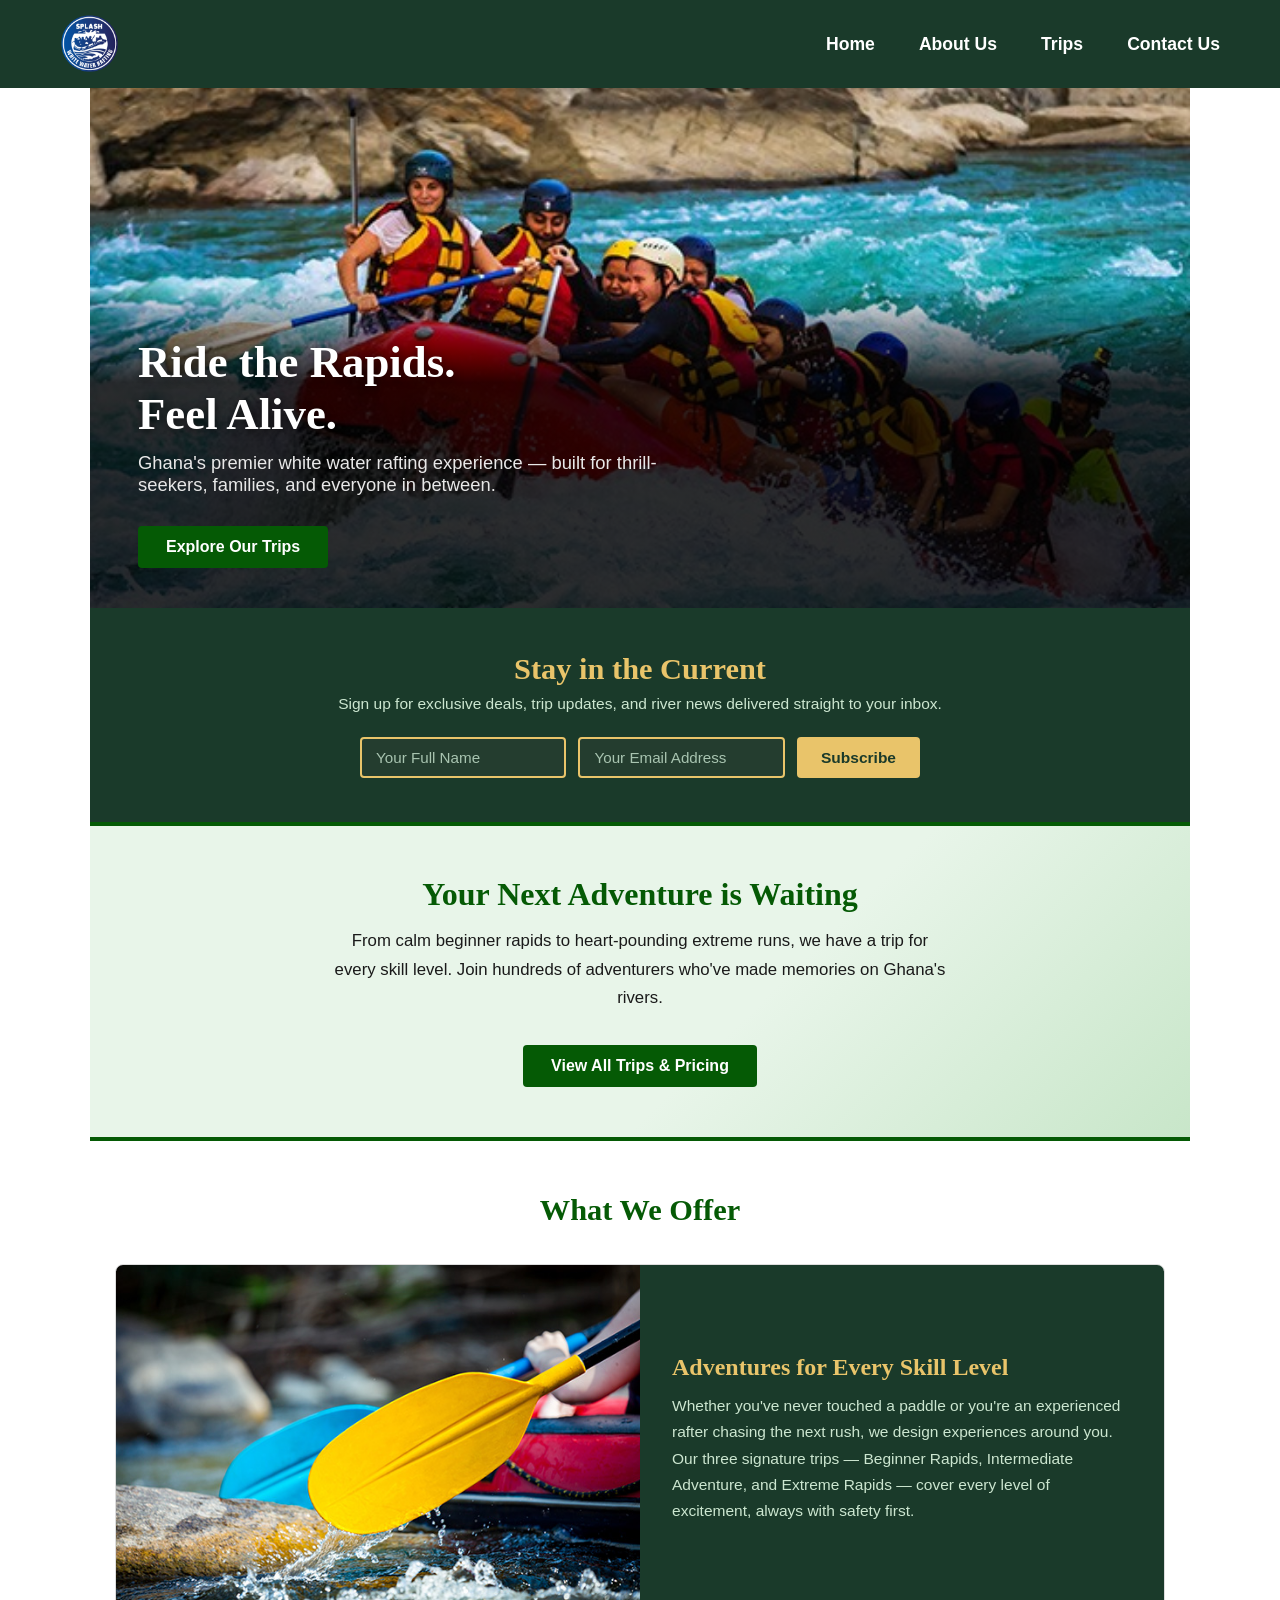
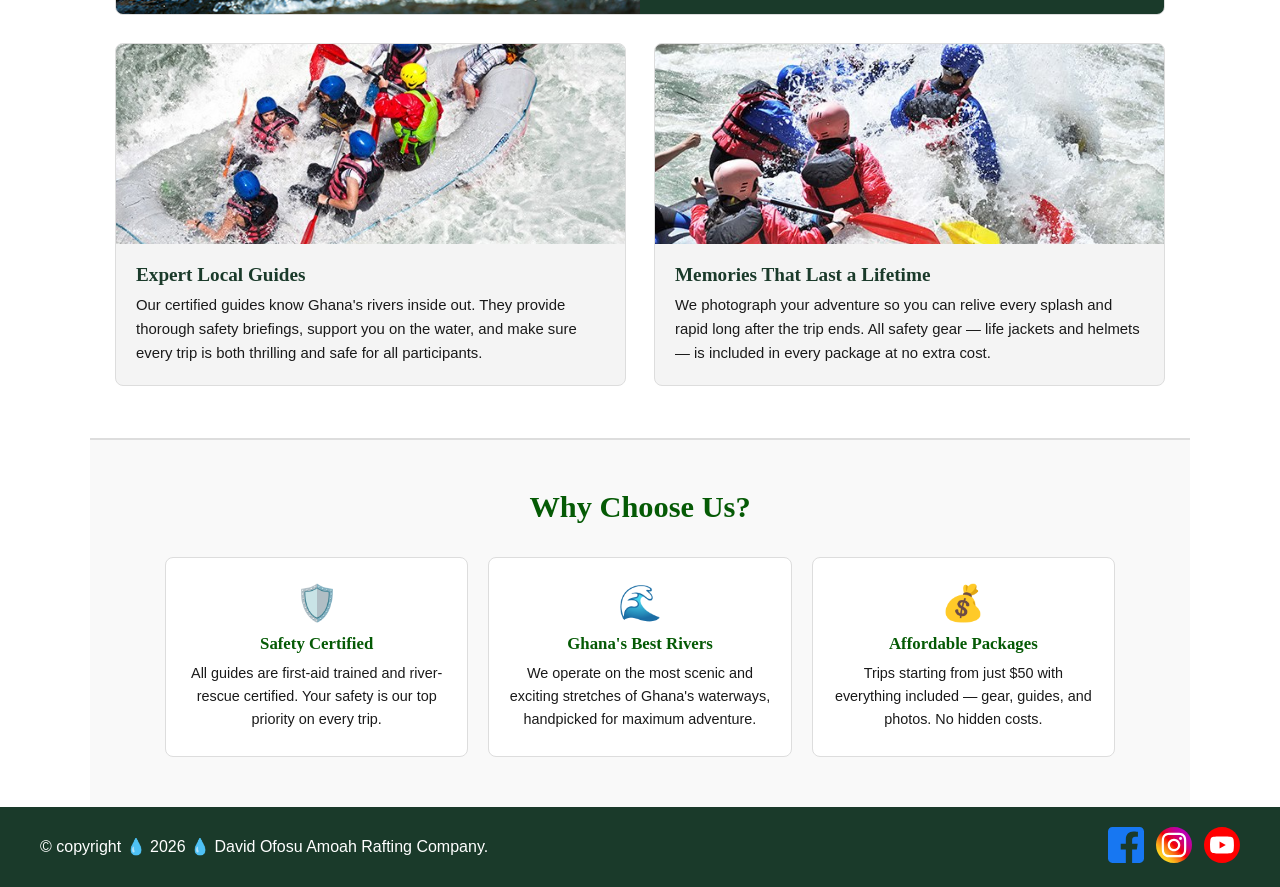
==== commit a224bb62: "New Update" ====
--- a/wwr/index.html
+++ b/wwr/index.html
@@ -9,307 +9,6 @@
       content="Experience the thrill of white water rafting in Ghana with David Ofosu Amoah's Rafting Company. Book your adventure today!">
     <meta name="author" content="David Ofosu Amoah">
     <link rel="stylesheet" href="styles/rafting.css">
-    <style>
-        /* ── Index-page-only styles ── */
-
-        /* Hero */
-        .hero-home {
-            position: relative;
-            width: 100%;
-            overflow: hidden;
-            max-height: 520px;
-        }
-
-        .hero-home img {
-            width: 100%;
-            height: 520px;
-            object-fit: cover;
-            display: block;
-        }
-
-        .hero-home-text {
-            position: absolute;
-            bottom: 0;
-            left: 0;
-            width: 100%;
-            background: linear-gradient(to top, rgba(0, 0, 0, 0.82) 70%, transparent);
-            padding: 50px 48px 40px;
-            color: #ffffff;
-        }
-
-        .hero-home-text h1 {
-            font-family: "Times New Roman", Georgia, serif;
-            font-size: 2.8rem;
-            color: #ffffff;
-            margin-bottom: 12px;
-            text-shadow: 1px 2px 8px rgba(0, 0, 0, 0.6);
-        }
-
-        .hero-home-text p {
-            font-size: 1.15rem;
-            color: #e8e8e8;
-            margin-bottom: 22px;
-            max-width: 580px;
-        }
-
-        /* Newsletter */
-        .newsletter {
-            background-color: #1a3a2a;
-            padding: 44px 24px;
-            text-align: center;
-        }
-
-        .newsletter h2 {
-            color: #e9c46a;
-            font-family: "Times New Roman", Georgia, serif;
-            font-size: 1.9rem;
-            margin-bottom: 8px;
-        }
-
-        .newsletter p {
-            color: #cce6d0;
-            font-size: 0.97rem;
-            margin-bottom: 24px;
-        }
-
-        .newsletter-form {
-            display: flex;
-            justify-content: center;
-            gap: 12px;
-            flex-wrap: wrap;
-            max-width: 560px;
-            margin: 0 auto;
-        }
-
-        .newsletter-form input[type="text"],
-        .newsletter-form input[type="email"] {
-            padding: 10px 14px;
-            border: 2px solid #e9c46a;
-            border-radius: 4px;
-            font-size: 0.95rem;
-            background-color: #243d2f;
-            color: #ffffff;
-            flex: 1 1 180px;
-            min-width: 160px;
-        }
-
-        .newsletter-form input::placeholder {
-            color: #a8c4b0;
-        }
-
-        .newsletter-form button {
-            padding: 10px 24px;
-            background-color: #e9c46a;
-            color: #1a3a2a;
-            border: none;
-            border-radius: 4px;
-            font-size: 0.97rem;
-            font-weight: bold;
-            cursor: pointer;
-            transition: background-color 0.2s;
-            white-space: nowrap;
-        }
-
-        .newsletter-form button:hover {
-            background-color: #d4a843;
-        }
-
-        /* Call to action – trips */
-        .home-cta {
-            text-align: center;
-            padding: 50px 24px;
-            background: linear-gradient(135deg, #e8f5e9 60%, #c8e6c9);
-            border-top: 4px solid #055a05;
-            border-bottom: 4px solid #055a05;
-        }
-
-        .home-cta h2 {
-            font-size: 2rem;
-            color: #055a05;
-            margin-bottom: 14px;
-            font-family: "Times New Roman", Georgia, serif;
-        }
-
-        .home-cta p {
-            font-size: 1.05rem;
-            color: #1a1a1a;
-            max-width: 620px;
-            margin: 0 auto 24px;
-            line-height: 1.7;
-        }
-
-        /* Offerings grid */
-        .offerings {
-            padding: 52px 24px;
-            background-color: #ffffff;
-        }
-
-        .offerings h2 {
-            text-align: center;
-            font-size: 1.9rem;
-            color: #055a05;
-            margin-bottom: 36px;
-            font-family: "Times New Roman", Georgia, serif;
-        }
-
-        .offerings-grid {
-            display: grid;
-            grid-template-columns: 1fr 1fr;
-            gap: 28px;
-            max-width: 1050px;
-            margin: 0 auto;
-        }
-
-        /* First card spans full width */
-        .offerings-grid .offer-card:first-child {
-            grid-column: 1 / -1;
-            display: grid;
-            grid-template-columns: 1fr 1fr;
-            gap: 0;
-            border-radius: 8px;
-            overflow: hidden;
-        }
-
-        .offerings-grid .offer-card:first-child img {
-            height: 100%;
-            min-height: 260px;
-            width: 100%;
-            object-fit: cover;
-            border-radius: 0;
-        }
-
-        .offerings-grid .offer-card:first-child .offer-text {
-            padding: 36px 32px;
-            display: flex;
-            flex-direction: column;
-            justify-content: center;
-            background-color: #1a3a2a;
-            color: #ffffff;
-        }
-
-        .offerings-grid .offer-card:first-child .offer-text h3 {
-            color: #e9c46a;
-            font-size: 1.5rem;
-            margin-bottom: 12px;
-        }
-
-        .offerings-grid .offer-card:first-child .offer-text p {
-            color: #cce6d0;
-            line-height: 1.7;
-            font-size: 0.97rem;
-        }
-
-        /* Regular cards */
-        .offer-card {
-            background-color: #f4f4f4;
-            border: 1px solid #ddd;
-            border-radius: 8px;
-            overflow: hidden;
-            display: flex;
-            flex-direction: column;
-        }
-
-        .offer-card img {
-            width: 100%;
-            height: 200px;
-            object-fit: cover;
-        }
-
-        .offer-text {
-            padding: 20px;
-            flex: 1;
-        }
-
-        .offer-text h3 {
-            font-family: "Times New Roman", Georgia, serif;
-            font-size: 1.2rem;
-            color: #1a3a2a;
-            margin-bottom: 8px;
-        }
-
-        .offer-text p {
-            font-size: 0.93rem;
-            color: #1a1a1a;
-            line-height: 1.6;
-        }
-
-        /* Why choose us */
-        .why-us {
-            background-color: #f9f9f9;
-            padding: 50px 24px;
-            border-top: 2px solid #ddd;
-        }
-
-        .why-us h2 {
-            text-align: center;
-            font-size: 1.9rem;
-            color: #055a05;
-            margin-bottom: 32px;
-            font-family: "Times New Roman", Georgia, serif;
-        }
-
-        .why-grid {
-            display: grid;
-            grid-template-columns: repeat(3, 1fr);
-            gap: 20px;
-            max-width: 950px;
-            margin: 0 auto;
-        }
-
-        .why-card {
-            background: #ffffff;
-            border: 1px solid #ddd;
-            border-radius: 8px;
-            padding: 24px 20px;
-            text-align: center;
-        }
-
-        .why-card .icon {
-            font-size: 2.2rem;
-            margin-bottom: 10px;
-        }
-
-        .why-card h3 {
-            font-family: "Times New Roman", Georgia, serif;
-            font-size: 1.05rem;
-            color: #055a05;
-            margin-bottom: 8px;
-        }
-
-        .why-card p {
-            font-size: 0.9rem;
-            color: #1a1a1a;
-            line-height: 1.6;
-        }
-
-        /* Responsive */
-        @media (max-width: 768px) {
-            .hero-home-text h1 {
-                font-size: 1.7rem;
-            }
-
-            .offerings-grid {
-                grid-template-columns: 1fr;
-            }
-
-            .offerings-grid .offer-card:first-child {
-                grid-template-columns: 1fr;
-            }
-
-            .offerings-grid .offer-card:first-child img {
-                min-height: 200px;
-            }
-
-            .why-grid {
-                grid-template-columns: 1fr;
-            }
-
-            .newsletter-form {
-                flex-direction: column;
-                align-items: stretch;
-            }
-        }
-    </style>
 </head>
 
 <body>
@@ -321,7 +20,7 @@
 
         <nav>
             <ul class="navigation">
-                <li><a href="index.html" class="active">Home</a></li>
+                <li><a href="index.html">Home</a></li>
                 <li><a href="about.html">About Us</a></li>
                 <li><a href="trips.html">Trips</a></li>
                 <li><a href="contact.html">Contact Us</a></li>
@@ -331,7 +30,6 @@
 
     <main>
 
-        <!-- 1. Hero image with absolute-positioned heading -->
         <section class="hero-home">
             <img src="images/appy.jpg" alt="Thrilling white water rafting adventure in Ghana">
             <div class="hero-home-text">
@@ -342,7 +40,6 @@
             </div>
         </section>
 
-        <!-- 2. Newsletter sign-up -->
         <section class="newsletter">
             <h2>Stay in the Current</h2>
             <p>Sign up for exclusive deals, trip updates, and river news delivered straight to your
@@ -354,7 +51,6 @@
             </form>
         </section>
 
-        <!-- 3. Call to action linking to trips.html -->
         <section class="home-cta">
             <h2>Your Next Adventure is Waiting</h2>
             <p>From calm beginner rapids to heart-pounding extreme runs, we have a trip for every
@@ -363,12 +59,10 @@
             <a href="trips.html" class="cta-button">View All Trips &amp; Pricing</a>
         </section>
 
-        <!-- 4. CSS Grid layout with 2+ images and content -->
         <section class="offerings">
             <h2>What We Offer</h2>
             <div class="offerings-grid">
 
-                <!-- Wide featured card -->
                 <div class="offer-card">
                     <img src="images/rafffff.jpg"
                       alt="Beginner friendly rafting on calm rapids in Ghana">
@@ -383,7 +77,6 @@
                     </div>
                 </div>
 
-                <!-- Card 2 -->
                 <div class="offer-card">
                     <img src="images/raffour.jpg"
                       alt="Intermediate rafting adventure with moderate rapids">
@@ -396,7 +89,6 @@
                     </div>
                 </div>
 
-                <!-- Card 3 -->
                 <div class="offer-card">
                     <img src="images/raffs.jpg"
                       alt="Extreme rapids rafting for advanced adventurers">
@@ -412,7 +104,6 @@
             </div>
         </section>
 
-        <!-- Why choose us -->
         <section class="why-us">
             <h2>Why Choose Us?</h2>
             <div class="why-grid">
--- a/wwr/styles/rafting.css
+++ b/wwr/styles/rafting.css
@@ -8,7 +8,6 @@
     --text-on-dark: #ffffff;
     --text-on-light: #1a1a1a;
     --link-color: #ffffff;
-
 }
 
 * {
@@ -25,7 +24,6 @@
 header,
 footer {
     width: 100%;
-
 }
 
 main {
@@ -403,7 +401,6 @@
     padding: 12px;
     background-color: var(--primary-color);
     color: #ffffff;
-
     border: none;
     font-size: 1rem;
     font-family: var(--body-font);
@@ -446,7 +443,6 @@
 .socialmedia img {
     width: 36px;
     height: 36px;
-
 }
 
 nav,
@@ -633,6 +629,269 @@
     color: var(--text-on-light);
 }
 
+.hero-home {
+    position: relative;
+    width: 100%;
+    overflow: hidden;
+    max-height: 520px;
+}
+
+.hero-home img {
+    width: 100%;
+    height: 520px;
+    object-fit: cover;
+    display: block;
+}
+
+.hero-home-text {
+    position: absolute;
+    bottom: 0;
+    left: 0;
+    width: 100%;
+    background: linear-gradient(to top, rgba(0, 0, 0, 0.82) 70%, transparent);
+    padding: 50px 48px 40px;
+    color: #ffffff;
+}
+
+.hero-home-text h1 {
+    font-family: "Times New Roman", Georgia, serif;
+    font-size: 2.8rem;
+    color: #ffffff;
+    margin-bottom: 12px;
+    text-shadow: 1px 2px 8px rgba(0, 0, 0, 0.6);
+}
+
+.hero-home-text p {
+    font-size: 1.15rem;
+    color: #e8e8e8;
+    margin-bottom: 22px;
+    max-width: 580px;
+}
+
+.newsletter {
+    background-color: #1a3a2a;
+    padding: 44px 24px;
+    text-align: center;
+}
+
+.newsletter h2 {
+    color: #e9c46a;
+    font-family: "Times New Roman", Georgia, serif;
+    font-size: 1.9rem;
+    margin-bottom: 8px;
+}
+
+.newsletter p {
+    color: #cce6d0;
+    font-size: 0.97rem;
+    margin-bottom: 24px;
+}
+
+.newsletter-form {
+    display: flex;
+    justify-content: center;
+    gap: 12px;
+    flex-wrap: wrap;
+    max-width: 560px;
+    margin: 0 auto;
+}
+
+.newsletter-form input[type="text"],
+.newsletter-form input[type="email"] {
+    padding: 10px 14px;
+    border: 2px solid #e9c46a;
+    border-radius: 4px;
+    font-size: 0.95rem;
+    background-color: #243d2f;
+    color: #ffffff;
+    flex: 1 1 180px;
+    min-width: 160px;
+}
+
+.newsletter-form input::placeholder {
+    color: #a8c4b0;
+}
+
+.newsletter-form button {
+    padding: 10px 24px;
+    background-color: #e9c46a;
+    color: #1a3a2a;
+    border: none;
+    border-radius: 4px;
+    font-size: 0.97rem;
+    font-weight: bold;
+    cursor: pointer;
+    transition: background-color 0.2s;
+    white-space: nowrap;
+}
+
+.newsletter-form button:hover {
+    background-color: #d4a843;
+}
+
+.home-cta {
+    text-align: center;
+    padding: 50px 24px;
+    background: linear-gradient(135deg, #e8f5e9 60%, #c8e6c9);
+    border-top: 4px solid #055a05;
+    border-bottom: 4px solid #055a05;
+}
+
+.home-cta h2 {
+    font-size: 2rem;
+    color: #055a05;
+    margin-bottom: 14px;
+    font-family: "Times New Roman", Georgia, serif;
+}
+
+.home-cta p {
+    font-size: 1.05rem;
+    color: #1a1a1a;
+    max-width: 620px;
+    margin: 0 auto 24px;
+    line-height: 1.7;
+}
+
+.offerings {
+    padding: 52px 24px;
+    background-color: #ffffff;
+}
+
+.offerings h2 {
+    text-align: center;
+    font-size: 1.9rem;
+    color: #055a05;
+    margin-bottom: 36px;
+    font-family: "Times New Roman", Georgia, serif;
+}
+
+.offerings-grid {
+    display: grid;
+    grid-template-columns: 1fr 1fr;
+    gap: 28px;
+    max-width: 1050px;
+    margin: 0 auto;
+}
+
+.offerings-grid .offer-card:first-child {
+    grid-column: 1 / -1;
+    display: grid;
+    grid-template-columns: 1fr 1fr;
+    gap: 0;
+    border-radius: 8px;
+    overflow: hidden;
+}
+
+.offerings-grid .offer-card:first-child img {
+    height: 100%;
+    min-height: 260px;
+    width: 100%;
+    object-fit: cover;
+    border-radius: 0;
+}
+
+.offerings-grid .offer-card:first-child .offer-text {
+    padding: 36px 32px;
+    display: flex;
+    flex-direction: column;
+    justify-content: center;
+    background-color: #1a3a2a;
+    color: #ffffff;
+}
+
+.offerings-grid .offer-card:first-child .offer-text h3 {
+    color: #e9c46a;
+    font-size: 1.5rem;
+    margin-bottom: 12px;
+}
+
+.offerings-grid .offer-card:first-child .offer-text p {
+    color: #cce6d0;
+    line-height: 1.7;
+    font-size: 0.97rem;
+}
+
+.offer-card {
+    background-color: #f4f4f4;
+    border: 1px solid #ddd;
+    border-radius: 8px;
+    overflow: hidden;
+    display: flex;
+    flex-direction: column;
+}
+
+.offer-card img {
+    width: 100%;
+    height: 200px;
+    object-fit: cover;
+}
+
+.offer-text {
+    padding: 20px;
+    flex: 1;
+}
+
+.offer-text h3 {
+    font-family: "Times New Roman", Georgia, serif;
+    font-size: 1.2rem;
+    color: #1a3a2a;
+    margin-bottom: 8px;
+}
+
+.offer-text p {
+    font-size: 0.93rem;
+    color: #1a1a1a;
+    line-height: 1.6;
+}
+
+.why-us {
+    background-color: #f9f9f9;
+    padding: 50px 24px;
+    border-top: 2px solid #ddd;
+}
+
+.why-us h2 {
+    text-align: center;
+    font-size: 1.9rem;
+    color: #055a05;
+    margin-bottom: 32px;
+    font-family: "Times New Roman", Georgia, serif;
+}
+
+.why-grid {
+    display: grid;
+    grid-template-columns: repeat(3, 1fr);
+    gap: 20px;
+    max-width: 950px;
+    margin: 0 auto;
+}
+
+.why-card {
+    background: #ffffff;
+    border: 1px solid #ddd;
+    border-radius: 8px;
+    padding: 24px 20px;
+    text-align: center;
+}
+
+.why-card .icon {
+    font-size: 2.2rem;
+    margin-bottom: 10px;
+}
+
+.why-card h3 {
+    font-family: "Times New Roman", Georgia, serif;
+    font-size: 1.05rem;
+    color: #055a05;
+    margin-bottom: 8px;
+}
+
+.why-card p {
+    font-size: 0.9rem;
+    color: #1a1a1a;
+    line-height: 1.6;
+}
+
 @media (max-width: 768px) {
     header {
         grid-template-columns: 1fr;
@@ -677,4 +936,29 @@
     .trips-hero-text h1 {
         font-size: 1.6rem;
     }
+
+    .hero-home-text h1 {
+        font-size: 1.7rem;
+    }
+
+    .offerings-grid {
+        grid-template-columns: 1fr;
+    }
+
+    .offerings-grid .offer-card:first-child {
+        grid-template-columns: 1fr;
+    }
+
+    .offerings-grid .offer-card:first-child img {
+        min-height: 200px;
+    }
+
+    .why-grid {
+        grid-template-columns: 1fr;
+    }
+
+    .newsletter-form {
+        flex-direction: column;
+        align-items: stretch;
+    }
 }
